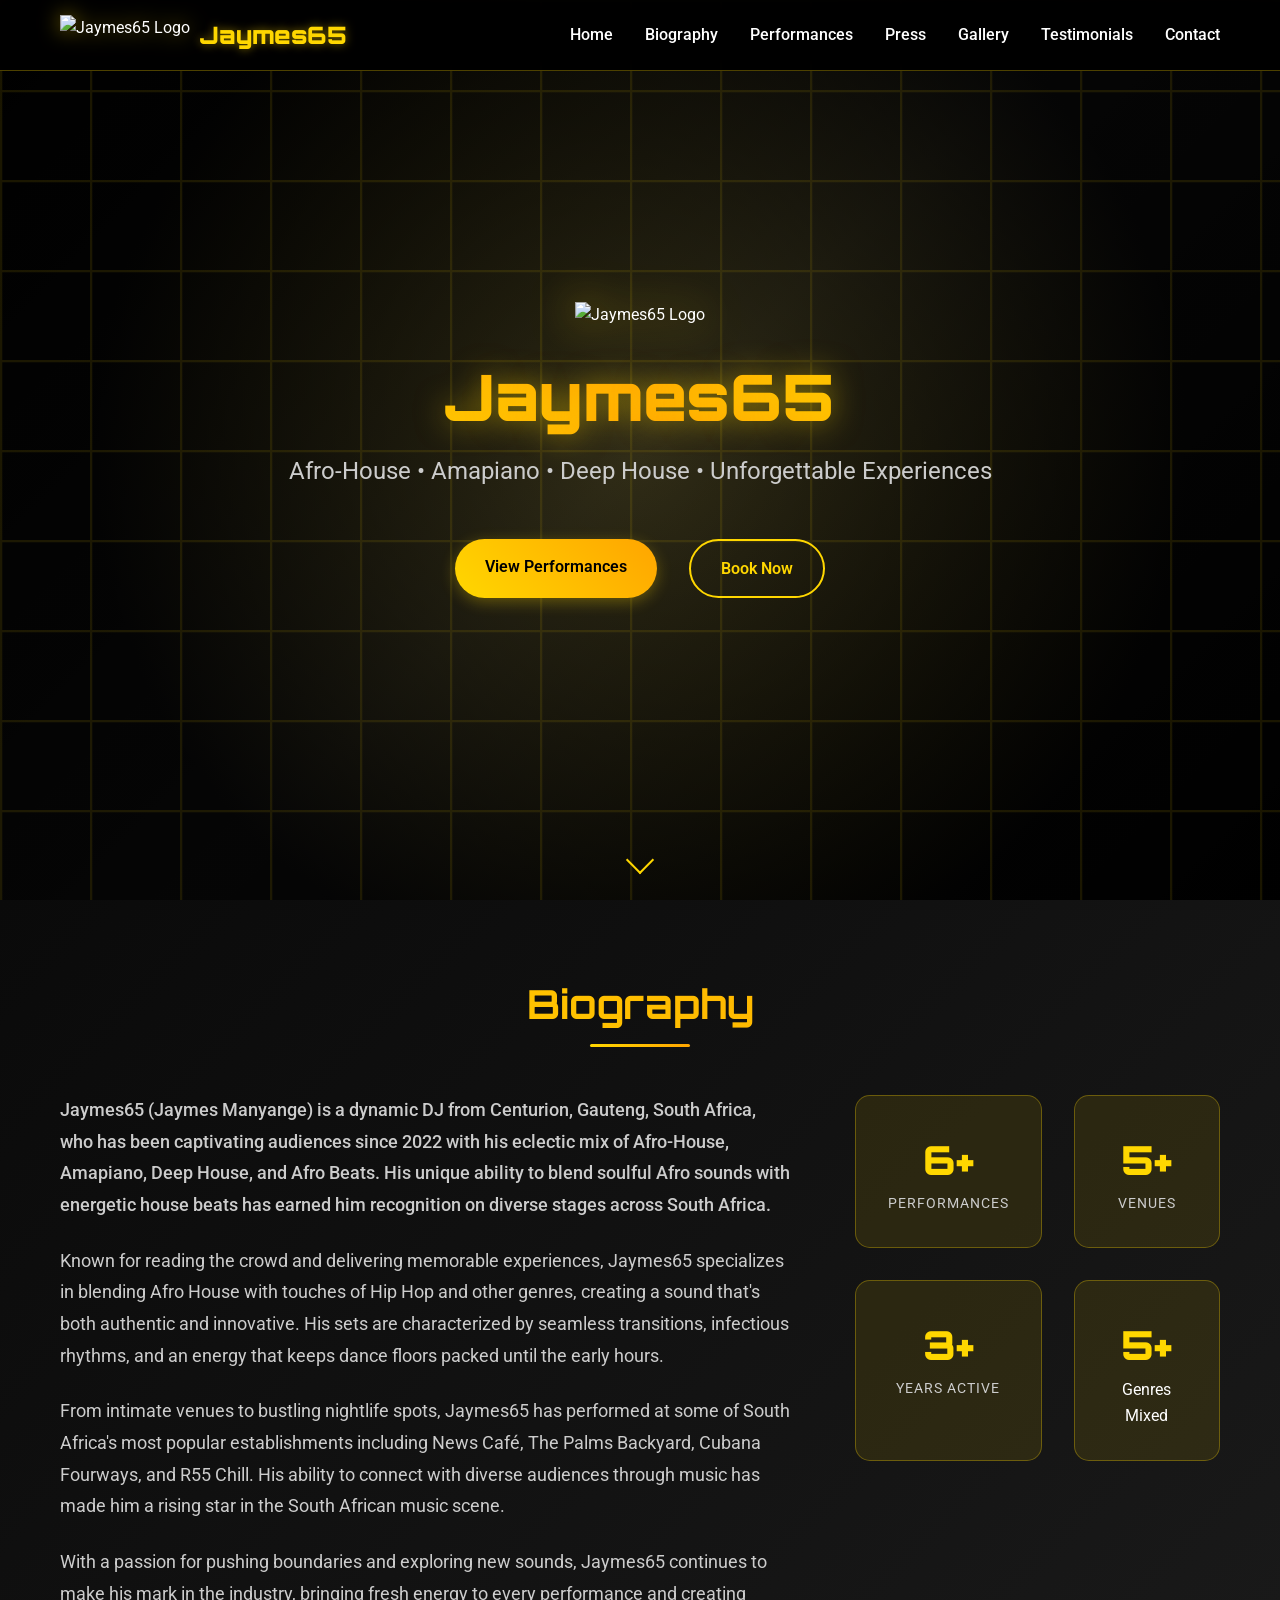
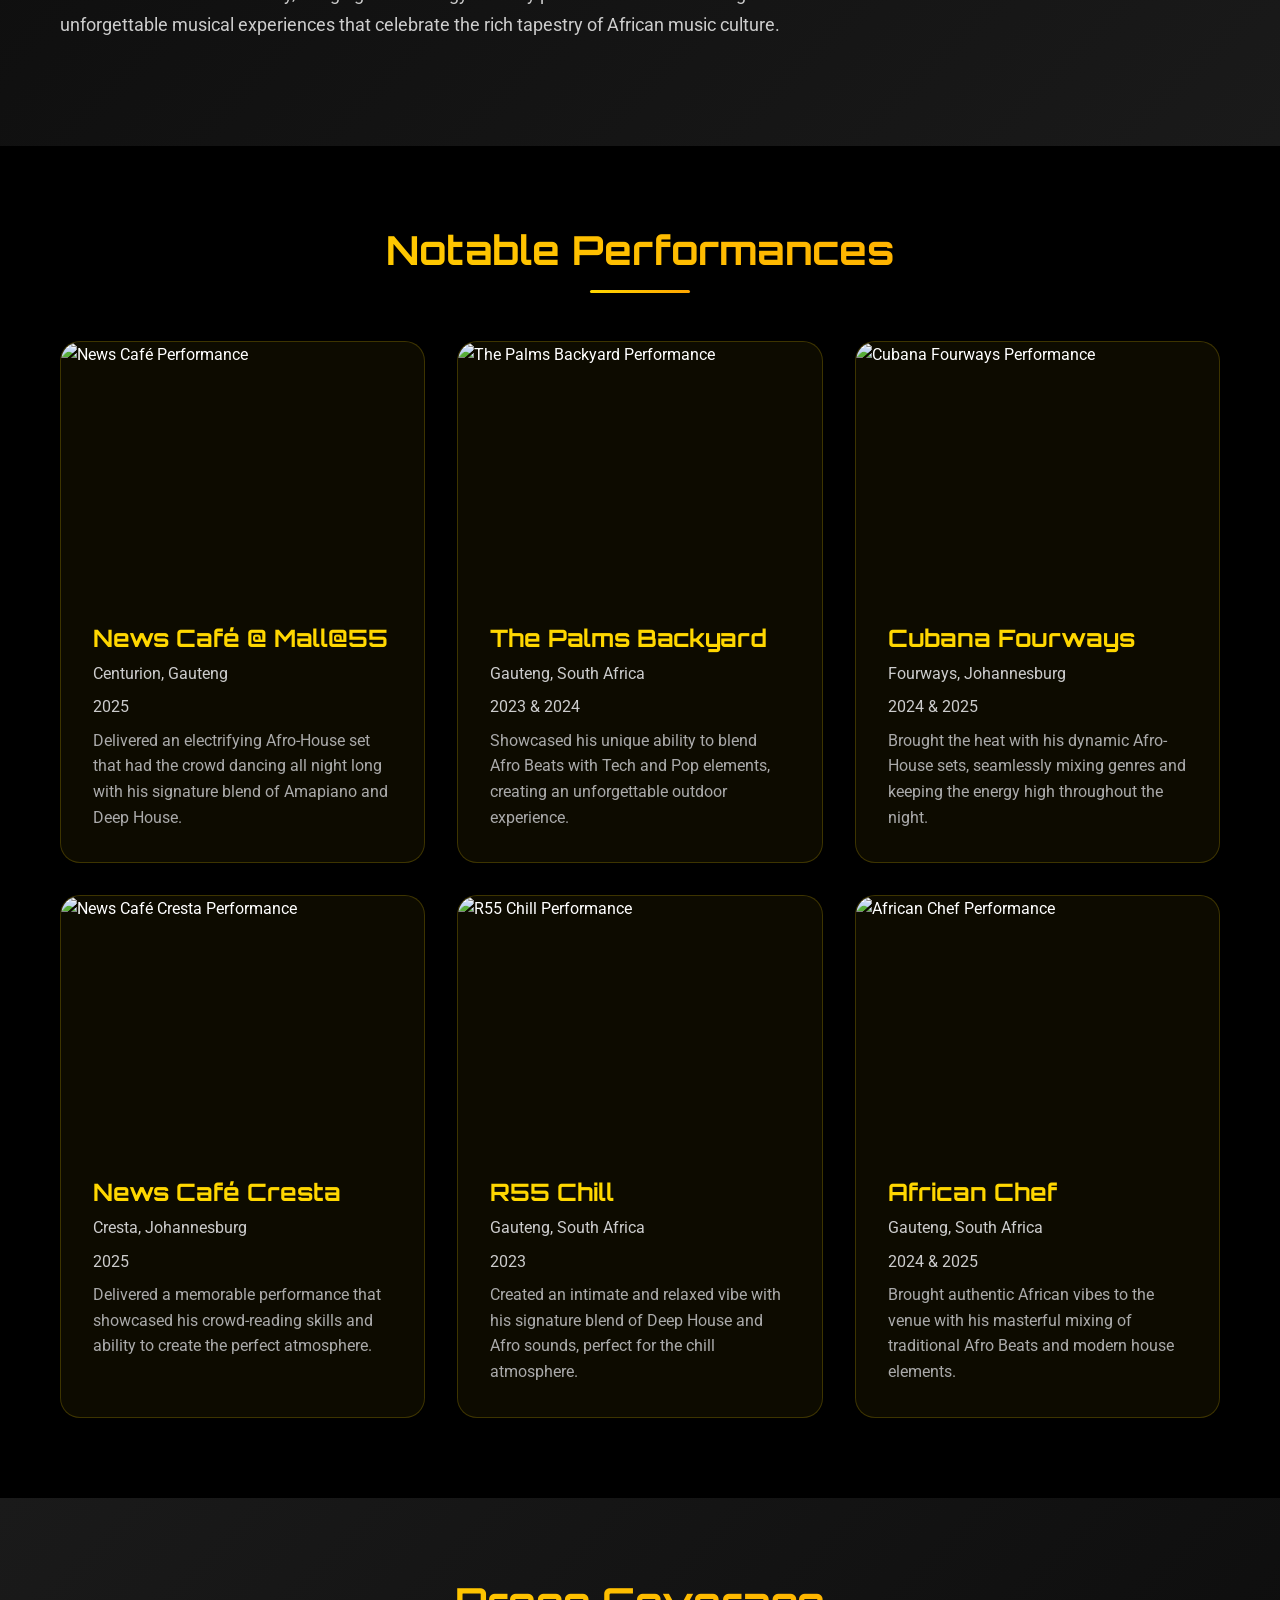
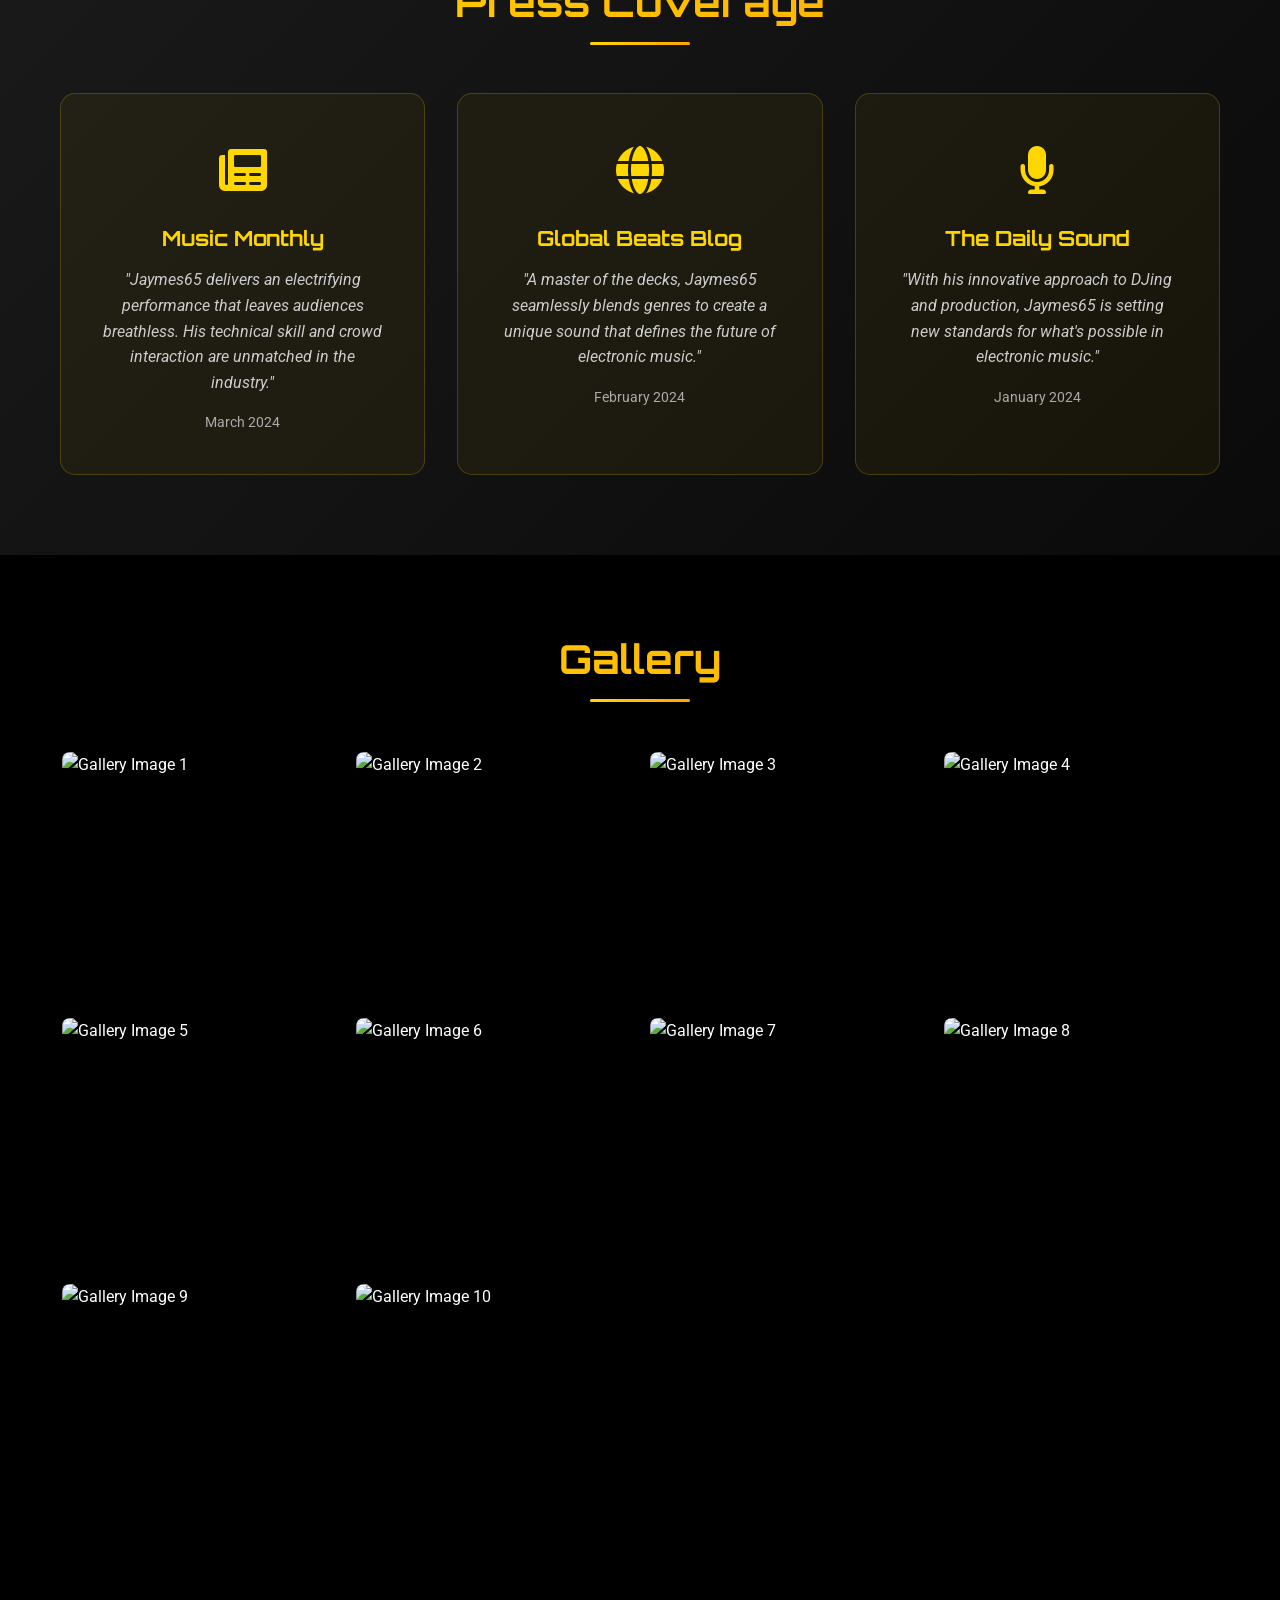
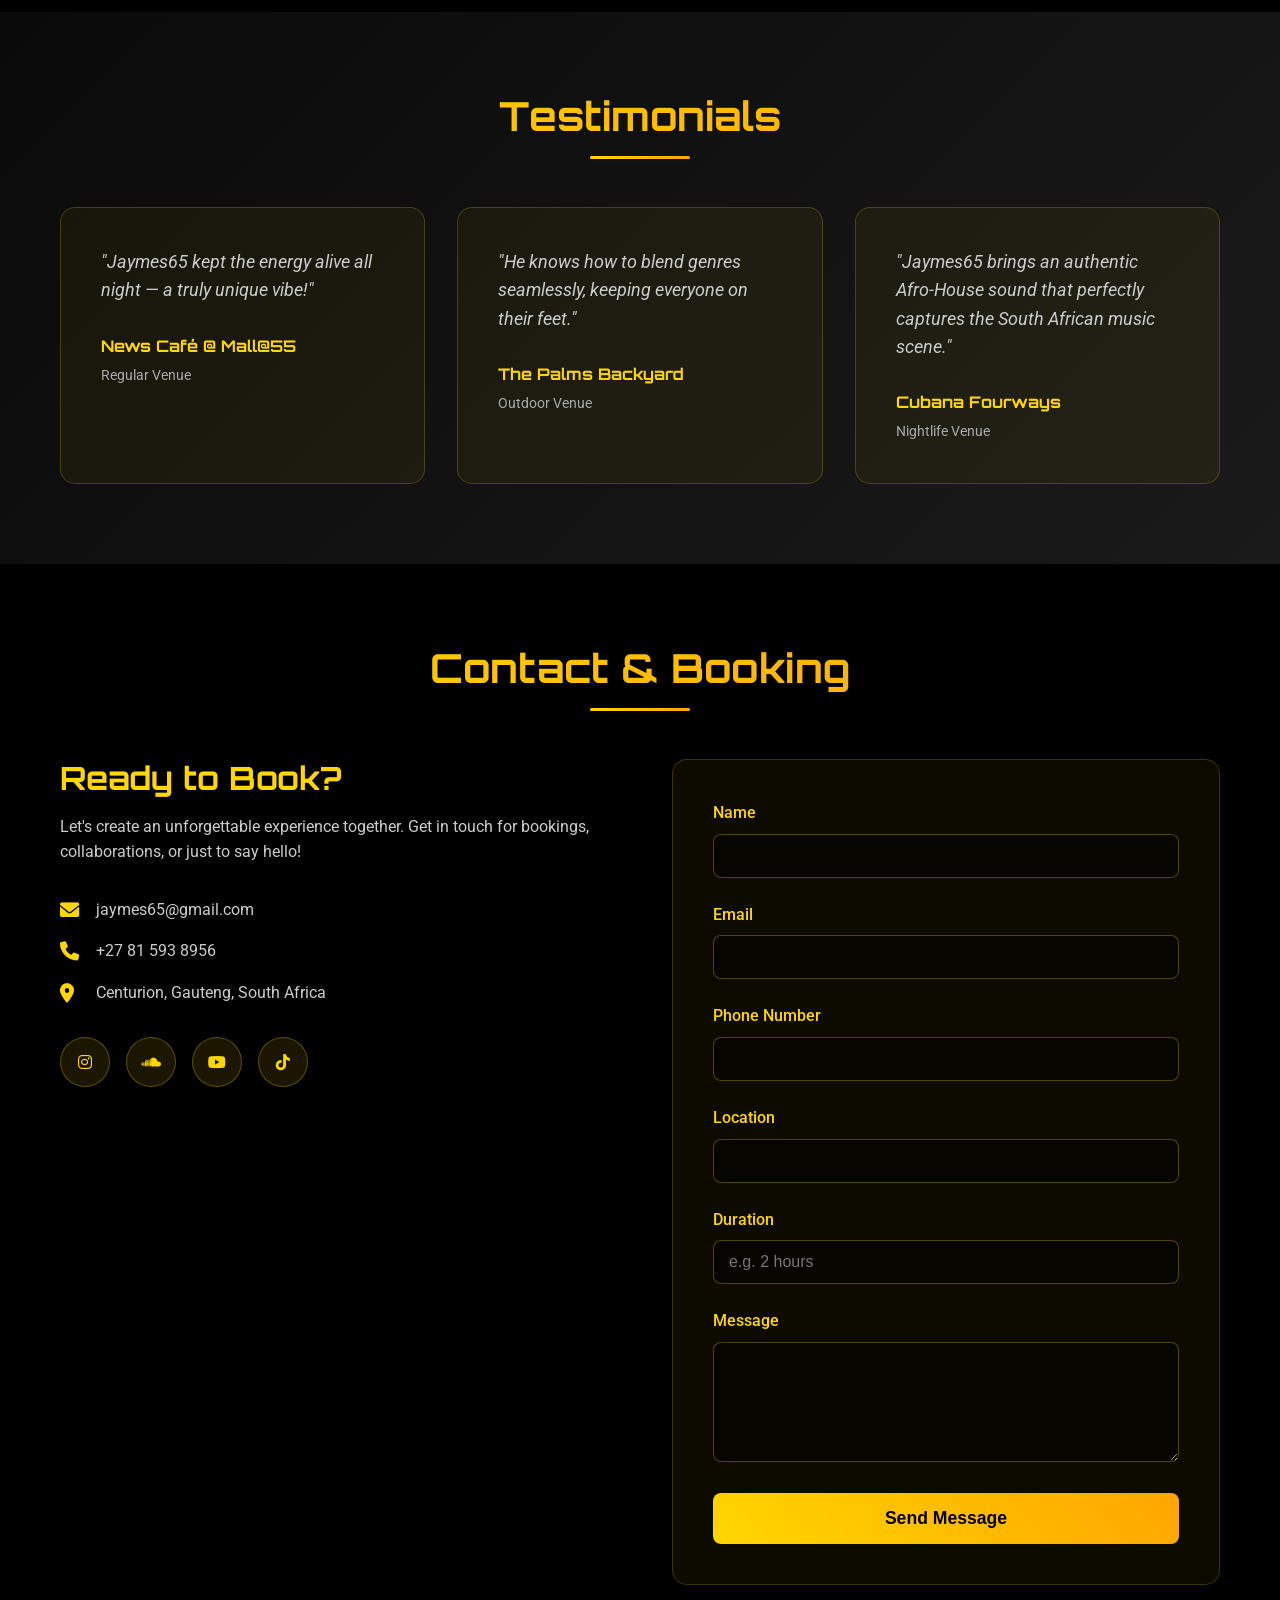
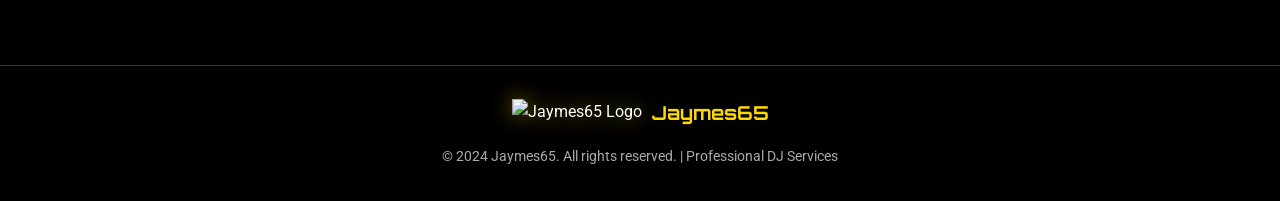
==== index.html @ 253e6953 "Add files via upload" ====
<!DOCTYPE html>
<html lang="en">
<head>
    <meta charset="UTF-8">
    <meta name="viewport" content="width=device-width, initial-scale=1.0">
    <title>Jaymes65 - Professional DJ EPK</title>
    <link rel="stylesheet" href="styles.css">
    <link href="https://fonts.googleapis.com/css2?family=Orbitron:wght@400;700;900&family=Roboto:wght@300;400;500;700&display=swap" rel="stylesheet">
    <link rel="stylesheet" href="https://cdnjs.cloudflare.com/ajax/libs/font-awesome/6.0.0/css/all.min.css">
</head>
<body>
    <!-- Navigation -->
    <nav class="navbar" id="navbar">
        <div class="nav-container">
            <div class="nav-logo">
                <img src="Images/logo.png" alt="Jaymes65 Logo" class="logo-img">
                <span class="logo-text">Jaymes65</span>
            </div>
            <ul class="nav-menu" id="nav-menu">
                <li class="nav-item">
                    <a href="#home" class="nav-link">Home</a>
                </li>
                <li class="nav-item">
                    <a href="#biography" class="nav-link">Biography</a>
                </li>
                <li class="nav-item">
                    <a href="#performances" class="nav-link">Performances</a>
                </li>
                <li class="nav-item">
                    <a href="#press" class="nav-link">Press</a>
                </li>
                <li class="nav-item">
                    <a href="#gallery" class="nav-link">Gallery</a>
                </li>
                <li class="nav-item">
                    <a href="#testimonials" class="nav-link">Testimonials</a>
                </li>
                <li class="nav-item">
                    <a href="#contact" class="nav-link">Contact</a>
                </li>
            </ul>
            <div class="hamburger" id="hamburger">
                <span class="bar"></span>
                <span class="bar"></span>
                <span class="bar"></span>
            </div>
        </div>
    </nav>

    <!-- Home Section -->
    <section id="home" class="hero">
        <div class="hero-background">
            <div class="hero-overlay"></div>
        </div>
        <div class="hero-content">
            <div class="hero-logo">
                <img src="Images/logo.png" alt="Jaymes65 Logo" class="hero-logo-img">
            </div>
            <h1 class="hero-title">Jaymes65</h1>
            <p class="hero-tagline">Afro-House • Amapiano • Deep House • Unforgettable Experiences</p>
            <div class="hero-buttons">
                <a href="#performances" class="btn btn-primary">View Performances</a>
                <a href="#contact" class="btn btn-secondary">Book Now</a>
            </div>
        </div>
        <div class="scroll-indicator">
            <div class="scroll-arrow"></div>
        </div>
    </section>

    <!-- Biography Section -->
    <section id="biography" class="biography">
        <div class="container">
            <div class="section-header">
                <h2 class="section-title">Biography</h2>
                <div class="section-divider"></div>
            </div>
            <div class="bio-content">
                <div class="bio-text">
                    <p class="bio-intro">
                        Jaymes65 (Jaymes Manyange) is a dynamic DJ from Centurion, Gauteng, South Africa, who has been captivating audiences since 2022 with his eclectic mix of Afro-House, Amapiano, Deep House, and Afro Beats. His unique ability to blend soulful Afro sounds with energetic house beats has earned him recognition on diverse stages across South Africa.
                    </p>
                    <p>
                        Known for reading the crowd and delivering memorable experiences, Jaymes65 specializes in blending Afro House with touches of Hip Hop and other genres, creating a sound that's both authentic and innovative. His sets are characterized by seamless transitions, infectious rhythms, and an energy that keeps dance floors packed until the early hours.
                    </p>
                    <p>
                        From intimate venues to bustling nightlife spots, Jaymes65 has performed at some of South Africa's most popular establishments including News Café, The Palms Backyard, Cubana Fourways, and R55 Chill. His ability to connect with diverse audiences through music has made him a rising star in the South African music scene.
                    </p>
                    <p>
                        With a passion for pushing boundaries and exploring new sounds, Jaymes65 continues to make his mark in the industry, bringing fresh energy to every performance and creating unforgettable musical experiences that celebrate the rich tapestry of African music culture.
                    </p>
                </div>
                <div class="bio-stats">
                    <div class="stat-item">
                        <div class="stat-number">7+</div>
                        <div class="stat-label">Performances</div>
                    </div>
                    <div class="stat-item">
                        <div class="stat-number">6+</div>
                        <div class="stat-label">Venues</div>
                    </div>
                    <div class="stat-item">
                        <div class="stat-number">4+</div>
                        <div class="stat-label">Years Active</div>
                    </div>
                    <div class="stat-item">
                        <div class="stat-number">6+</div
                        <div class="stat-label">Genres Mixed</div>
                    </div>
                </div>
            </div>
        </div>
    </section>

    <!-- Performances Section -->
    <section id="performances" class="performances">
        <div class="container">
            <div class="section-header">
                <h2 class="section-title">Notable Performances</h2>
                <div class="section-divider"></div>
            </div>
            <div class="performances-grid">
                <div class="performance-card">
                    <div class="performance-image">
                        <img src="Images/IMG_1013.JPG" alt="News Café Performance">
                        <div class="performance-overlay">
                            <i class="fas fa-play"></i>
                        </div>
                    </div>
                    <div class="performance-info">
                        <h3>News Café @ Mall@55</h3>
                        <p class="performance-location">Centurion, Gauteng</p>
                        <p class="performance-date">2025</p>
                        <p class="performance-description">Delivered an electrifying Afro-House set that had the crowd dancing all night long with his signature blend of Amapiano and Deep House.</p>
                    </div>
                </div>
                <div class="performance-card">
                    <div class="performance-image">
                        <img src="Images/IMG_2531.JPG" alt="The Palms Backyard Performance">
                        <div class="performance-overlay">
                            <i class="fas fa-play"></i>
                        </div>
                    </div>
                    <div class="performance-info">
                        <h3>The Palms Backyard</h3>
                        <p class="performance-location">Gauteng, South Africa</p>
                        <p class="performance-date">2023 & 2024</p>
                        <p class="performance-description">Showcased his unique ability to blend Afro Beats with Tech and Pop elements, creating an unforgettable outdoor experience.</p>
                    </div>
                </div>
                <div class="performance-card">
                    <div class="performance-image">
                        <img src="Images/IMG_1017.JPG" alt="Cubana Fourways Performance">
                        <div class="performance-overlay">
                            <i class="fas fa-play"></i>
                        </div>
                    </div>
                    <div class="performance-info">
                        <h3>Cubana Fourways</h3>
                        <p class="performance-location">Fourways, Johannesburg</p>
                        <p class="performance-date">2024 & 2025</p>
                        <p class="performance-description">Brought the heat with his dynamic Afro-House sets, seamlessly mixing genres and keeping the energy high throughout the night.</p>
                    </div>
                </div>
                <div class="performance-card">
                    <div class="performance-image">
                        <img src="Images/MFP05088.jpg" alt="News Café Cresta Performance">
                        <div class="performance-overlay">
                            <i class="fas fa-play"></i>
                        </div>
                    </div>
                    <div class="performance-info">
                        <h3>News Café Cresta</h3>
                        <p class="performance-location">Cresta, Johannesburg</p>
                        <p class="performance-date">2025</p>
                        <p class="performance-description">Delivered a memorable performance that showcased his crowd-reading skills and ability to create the perfect atmosphere.</p>
                    </div>
                </div>
                <div class="performance-card">
                    <div class="performance-image">
                        <img src="Images/MFP05051.jpg" alt="R55 Chill Performance">
                        <div class="performance-overlay">
                            <i class="fas fa-play"></i>
                        </div>
                    </div>
                    <div class="performance-info">
                        <h3>R55 Chill</h3>
                        <p class="performance-location">Gauteng, South Africa</p>
                        <p class="performance-date">2023</p>
                        <p class="performance-description">Created an intimate and relaxed vibe with his signature blend of Deep House and Afro sounds, perfect for the chill atmosphere.</p>
                    </div>
                </div>
                <div class="performance-card">
                    <div class="performance-image">
                        <img src="Images/IMG-20250812-WA0016.jpg" alt="African Chef Performance">
                        <div class="performance-overlay">
                            <i class="fas fa-play"></i>
                        </div>
                    </div>
                    <div class="performance-info">
                        <h3>African Chef</h3>
                        <p class="performance-location">Gauteng, South Africa</p>
                        <p class="performance-date">2024 & 2025</p>
                        <p class="performance-description">Brought authentic African vibes to the venue with his masterful mixing of traditional Afro Beats and modern house elements.</p>
                    </div>
                </div>
            </div>
        </div>
    </section>

    <!-- Press Coverage Section -->
    <section id="press" class="press">
        <div class="container">
            <div class="section-header">
                <h2 class="section-title">Press Coverage</h2>
                <div class="section-divider"></div>
            </div>
            <div class="press-grid">
                <div class="press-card">
                    <div class="press-logo">
                        <i class="fas fa-newspaper"></i>
                    </div>
                    <h3>Music Monthly</h3>
                    <p class="press-quote">"Jaymes65 delivers an electrifying performance that leaves audiences breathless. His technical skill and crowd interaction are unmatched in the industry."</p>
                    <p class="press-date">March 2024</p>
                </div>
                <div class="press-card">
                    <div class="press-logo">
                        <i class="fas fa-globe"></i>
                    </div>
                    <h3>Global Beats Blog</h3>
                    <p class="press-quote">"A master of the decks, Jaymes65 seamlessly blends genres to create a unique sound that defines the future of electronic music."</p>
                    <p class="press-date">February 2024</p>
                </div>
                <div class="press-card">
                    <div class="press-logo">
                        <i class="fas fa-microphone"></i>
                    </div>
                    <h3>The Daily Sound</h3>
                    <p class="press-quote">"With his innovative approach to DJing and production, Jaymes65 is setting new standards for what's possible in electronic music."</p>
                    <p class="press-date">January 2024</p>
                </div>
            </div>
        </div>
    </section>

    <!-- Gallery Section -->
    <section id="gallery" class="gallery">
        <div class="container">
            <div class="section-header">
                <h2 class="section-title">Gallery</h2>
                <div class="section-divider"></div>
            </div>
            <div class="gallery-grid" id="gallery-grid">
                <!-- Images will be dynamically loaded here -->
            </div>
        </div>
    </section>

    <!-- Gallery Lightbox -->
    <div class="lightbox" id="lightbox">
        <div class="lightbox-content">
            <span class="lightbox-close" id="lightbox-close">&times;</span>
            <img src="" alt="" id="lightbox-image">
            <div class="lightbox-nav">
                <button class="lightbox-prev" id="lightbox-prev" title="Previous image">
                    <i class="fas fa-chevron-left"></i>
                </button>
                <button class="lightbox-next" id="lightbox-next" title="Next image">
                    <i class="fas fa-chevron-right"></i>
                </button>
            </div>
        </div>
    </div>

    <!-- Testimonials Section -->
    <section id="testimonials" class="testimonials">
        <div class="container">
            <div class="section-header">
                <h2 class="section-title">Testimonials</h2>
                <div class="section-divider"></div>
            </div>
            <div class="testimonials-grid">
                <div class="testimonial-card">
                    <div class="testimonial-content">
                        <p>"Jaymes65 kept the energy alive all night — a truly unique vibe!"</p>
                    </div>
                    <div class="testimonial-author">
                        <h4>News Café @ Mall@55</h4>
                        <p>Regular Venue</p>
                    </div>
                </div>
                <div class="testimonial-card">
                    <div class="testimonial-content">
                        <p>"He knows how to blend genres seamlessly, keeping everyone on their feet."</p>
                    </div>
                    <div class="testimonial-author">
                        <h4>The Palms Backyard</h4>
                        <p>Outdoor Venue</p>
                    </div>
                </div>
                <div class="testimonial-card">
                    <div class="testimonial-content">
                        <p>"Jaymes65 brings an authentic Afro-House sound that perfectly captures the South African music scene."</p>
                    </div>
                    <div class="testimonial-author">
                        <h4>Cubana Fourways</h4>
                        <p>Nightlife Venue</p>
                    </div>
                </div>
            </div>
        </div>
    </section>

    <!-- Contact Section -->
    <section id="contact" class="contact">
        <div class="container">
            <div class="section-header">
                <h2 class="section-title">Contact & Booking</h2>
                <div class="section-divider"></div>
            </div>
            <div class="contact-content">
                <div class="contact-info">
                    <h3>Ready to Book?</h3>
                    <p>Let's create an unforgettable experience together. Get in touch for bookings, collaborations, or just to say hello!</p>
                    <div class="contact-details">
                        <div class="contact-item">
                            <i class="fas fa-envelope"></i>
                            <span>jaymes65@gmail.com</span>
                        </div>
                        <div class="contact-item">
                            <i class="fas fa-phone"></i>
                            <span>+27 81 593 8956</span>
                        </div>
                        <div class="contact-item">
                            <i class="fas fa-map-marker-alt"></i>
                            <span>Centurion, Gauteng, South Africa</span>
                        </div>
                    </div>
                    <div class="social-links">
                        <a href="https://instagram.com/jaymes.65" class="social-link" title="Instagram"><i class="fab fa-instagram"></i></a>
                        <a href="https://hearthis.at/jaymes65-dj" class="social-link" title="HearThis"><i class="fab fa-soundcloud"></i></a>
                        <a href="https://youtube.com/@jaymes.65" class="social-link" title="YouTube"><i class="fab fa-youtube"></i></a>
                        <a href="https://tiktok.com/@jaymes65" class="social-link" title="TikTok"><i class="fab fa-tiktok"></i></a>
                    </div>
                </div>
                <form action="https://formspree.io/f/mqadgwjj" method="POST" class="contact-form">
                    <div class="form-group">
                        <label for="name">Name</label>
                        <input type="text" name="name" id="name" required class="form-input">
                    </div>
                    <div class="form-group">
                        <label for="email">Email</label>
                        <input type="email" name="email" id="email" required class="form-input">
                    </div>
                    <div class="form-group">
                        <label for="phone">Phone Number</label>
                        <input type="tel" name="phone" id="phone" required class="form-input">
                    </div>
                    <div class="form-group">
                        <label for="location">Location</label>
                        <input type="text" name="location" id="location" required class="form-input">
                    </div>
                    <div class="form-group">
                        <label for="duration">Duration</label>
                        <input type="text" name="duration" id="duration" placeholder="e.g. 2 hours" required class="form-input">
                    </div>
                    <div class="form-group">
                        <label for="message">Message</label>
                        <textarea name="message" id="message" required class="form-textarea" rows="5"></textarea>
                    </div>
                    <button type="submit" class="form-button">Send Message</button>
                </form>
            </div>
        </div>
    </section>

    <!-- Footer -->
    <footer class="footer">
        <div class="container">
            <div class="footer-content">
                <div class="footer-logo">
                    <img src="Images/logo.png" alt="Jaymes65 Logo" class="footer-logo-img">
                    <span class="footer-logo-text">Jaymes65</span>
                </div>
                <p class="footer-text">&copy; 2024 Jaymes65. All rights reserved. | Professional DJ Services</p>
            </div>
        </div>
    </footer>

    <script src="script.js"></script>
</body>
</html>
---- styles.css ----
/* Reset and Base Styles */
* {
    margin: 0;
    padding: 0;
    box-sizing: border-box;
}

html {
    scroll-behavior: smooth;
}

body {
    font-family: 'Roboto', sans-serif;
    line-height: 1.6;
    color: #ffffff;
    background-color: #000000;
    overflow-x: hidden;
}

.container {
    max-width: 1200px;
    margin: 0 auto;
    padding: 0 20px;
}

/* Typography */
h1, h2, h3, h4, h5, h6 {
    font-family: 'Orbitron', monospace;
    font-weight: 700;
    line-height: 1.2;
}

.section-title {
    font-size: 2.5rem;
    text-align: center;
    margin-bottom: 1rem;
    background: linear-gradient(45deg, #FFD700, #FFA500);
    -webkit-background-clip: text;
    -webkit-text-fill-color: transparent;
    background-clip: text;
    animation: glow 2s ease-in-out infinite alternate;
}

@keyframes glow {
    from {
        text-shadow: 0 0 20px rgba(255, 215, 0, 0.5);
    }
    to {
        text-shadow: 0 0 30px rgba(255, 215, 0, 0.8);
    }
}

.section-divider {
    width: 100px;
    height: 3px;
    background: linear-gradient(90deg, #FFD700, #FFA500);
    margin: 0 auto 3rem;
    border-radius: 2px;
}

/* Navigation */
.navbar {
    position: fixed;
    top: 0;
    width: 100%;
    background: rgba(0, 0, 0, 0.95);
    -webkit-backdrop-filter: blur(10px);
    backdrop-filter: blur(10px);
    z-index: 1000;
    transition: all 0.3s ease;
    border-bottom: 1px solid rgba(255, 215, 0, 0.3);
}

.navbar.scrolled {
    background: rgba(0, 0, 0, 0.98);
    box-shadow: 0 2px 20px rgba(255, 215, 0, 0.3);
}

.nav-container {
    max-width: 1200px;
    margin: 0 auto;
    padding: 0 20px;
    display: flex;
    justify-content: space-between;
    align-items: center;
    height: 70px;
}

.nav-logo {
    display: flex;
    align-items: center;
    gap: 10px;
}

.logo-img {
    height: 40px;
    width: auto;
    filter: drop-shadow(0 0 10px rgba(255, 215, 0, 0.5));
    animation: logoFloat 3s ease-in-out infinite;
}

@keyframes logoFloat {
    0%, 100% { transform: translateY(0px); }
    50% { transform: translateY(-5px); }
}

.logo-text {
    font-family: 'Orbitron', monospace;
    font-size: 1.5rem;
    font-weight: 900;
    color: #FFD700;
    text-shadow: 0 0 10px rgba(255, 215, 0, 0.5);
}

.nav-menu {
    display: flex;
    list-style: none;
    gap: 2rem;
}

.nav-link {
    color: #ffffff;
    text-decoration: none;
    font-weight: 500;
    transition: all 0.3s ease;
    position: relative;
    padding: 0.5rem 0;
}

.nav-link::after {
    content: '';
    position: absolute;
    bottom: 0;
    left: 0;
    width: 0;
    height: 2px;
    background: linear-gradient(90deg, #FFD700, #FFA500);
    transition: width 0.3s ease;
}

.nav-link:hover::after {
    width: 100%;
}

.nav-link:hover {
    color: #FFD700;
    text-shadow: 0 0 10px rgba(255, 215, 0, 0.5);
}

.hamburger {
    display: none;
    flex-direction: column;
    cursor: pointer;
}

.bar {
    width: 25px;
    height: 3px;
    background: #FFD700;
    margin: 3px 0;
    transition: 0.3s;
    border-radius: 2px;
}

/* Hero Section */
.hero {
    height: 100vh;
    position: relative;
    display: flex;
    align-items: center;
    justify-content: center;
    text-align: center;
    overflow: hidden;
}

.hero-background {
    position: absolute;
    top: 0;
    left: 0;
    width: 100%;
    height: 100%;
    background: linear-gradient(135deg, #000000 0%, #1a1a1a 50%, #000000 100%);
    z-index: -2;
}

.hero-background::before {
    content: '';
    position: absolute;
    top: 0;
    left: 0;
    width: 100%;
    height: 100%;
    background: url('data:image/svg+xml,<svg xmlns="http://www.w3.org/2000/svg" viewBox="0 0 100 100"><defs><pattern id="grid" width="10" height="10" patternUnits="userSpaceOnUse"><path d="M 10 0 L 0 0 0 10" fill="none" stroke="%23FFD700" stroke-width="0.5" opacity="0.1"/></pattern></defs><rect width="100" height="100" fill="url(%23grid)"/></svg>');
    animation: gridMove 20s linear infinite;
}

@keyframes gridMove {
    0% { transform: translate(0, 0); }
    100% { transform: translate(10px, 10px); }
}

.hero-overlay {
    position: absolute;
    top: 0;
    left: 0;
    width: 100%;
    height: 100%;
    background: radial-gradient(circle at center, rgba(255, 215, 0, 0.1) 0%, rgba(0, 0, 0, 0.8) 70%);
    z-index: -1;
}

.hero-content {
    z-index: 1;
    animation: fadeInUp 1s ease-out;
}

@keyframes fadeInUp {
    from {
        opacity: 0;
        transform: translateY(50px);
    }
    to {
        opacity: 1;
        transform: translateY(0);
    }
}

.hero-logo {
    margin-bottom: 2rem;
    animation: logoPulse 2s ease-in-out infinite;
}

@keyframes logoPulse {
    0%, 100% { transform: scale(1); }
    50% { transform: scale(1.05); }
}

.hero-logo-img {
    height: 120px;
    width: auto;
    filter: drop-shadow(0 0 20px rgba(255, 215, 0, 0.7));
}

.hero-title {
    font-size: 4rem;
    font-weight: 900;
    margin-bottom: 1rem;
    background: linear-gradient(45deg, #FFD700, #FFA500, #FFD700);
    -webkit-background-clip: text;
    -webkit-text-fill-color: transparent;
    background-clip: text;
    animation: titleGlow 3s ease-in-out infinite alternate;
    text-shadow: 0 0 30px rgba(255, 215, 0, 0.5);
}

@keyframes titleGlow {
    from {
        filter: drop-shadow(0 0 20px rgba(255, 215, 0, 0.5));
    }
    to {
        filter: drop-shadow(0 0 40px rgba(255, 215, 0, 0.8));
    }
}

.hero-tagline {
    font-size: 1.5rem;
    margin-bottom: 3rem;
    color: #cccccc;
    animation: fadeInUp 1s ease-out 0.5s both;
}

.hero-buttons {
    display: flex;
    gap: 2rem;
    justify-content: center;
    animation: fadeInUp 1s ease-out 1s both;
}

.btn {
    padding: 15px 30px;
    border: none;
    border-radius: 50px;
    font-weight: 600;
    text-decoration: none;
    transition: all 0.3s ease;
    position: relative;
    overflow: hidden;
    cursor: pointer;
    font-size: 1rem;
}

.btn-primary {
    background: linear-gradient(45deg, #FFD700, #FFA500);
    color: #000000;
    box-shadow: 0 4px 15px rgba(255, 215, 0, 0.3);
}

.btn-primary:hover {
    transform: translateY(-3px);
    box-shadow: 0 8px 25px rgba(255, 215, 0, 0.5);
}

.btn-secondary {
    background: transparent;
    color: #FFD700;
    border: 2px solid #FFD700;
}

.btn-secondary:hover {
    background: #FFD700;
    color: #000000;
    transform: translateY(-3px);
    box-shadow: 0 8px 25px rgba(255, 215, 0, 0.3);
}

.scroll-indicator {
    position: absolute;
    bottom: 30px;
    left: 50%;
    transform: translateX(-50%);
    animation: bounce 2s infinite;
}

.scroll-arrow {
    width: 20px;
    height: 20px;
    border-right: 2px solid #FFD700;
    border-bottom: 2px solid #FFD700;
    transform: rotate(45deg);
}

@keyframes bounce {
    0%, 20%, 50%, 80%, 100% {
        transform: translateX(-50%) translateY(0);
    }
    40% {
        transform: translateX(-50%) translateY(-10px);
    }
    60% {
        transform: translateX(-50%) translateY(-5px);
    }
}

/* Sections */
section {
    padding: 80px 0;
    position: relative;
}

.biography {
    background: linear-gradient(135deg, #0a0a0a 0%, #1a1a1a 100%);
}

.bio-content {
    display: grid;
    grid-template-columns: 2fr 1fr;
    gap: 4rem;
    align-items: start;
}

.bio-text p {
    margin-bottom: 1.5rem;
    color: #cccccc;
    font-size: 1.1rem;
    line-height: 1.8;
}

.bio-intro {
    font-size: 1.2rem;
    color: #FFD700;
    font-weight: 500;
}

.bio-stats {
    display: grid;
    grid-template-columns: 1fr 1fr;
    gap: 2rem;
}

.stat-item {
    text-align: center;
    padding: 2rem;
    background: rgba(255, 215, 0, 0.1);
    border-radius: 15px;
    border: 1px solid rgba(255, 215, 0, 0.3);
    transition: all 0.3s ease;
}

.stat-item:hover {
    transform: translateY(-5px);
    box-shadow: 0 10px 30px rgba(255, 215, 0, 0.2);
}

.stat-number {
    font-size: 2.5rem;
    font-weight: 900;
    color: #FFD700;
    font-family: 'Orbitron', monospace;
}

.stat-label {
    color: #cccccc;
    font-size: 0.9rem;
    text-transform: uppercase;
    letter-spacing: 1px;
}

/* Performances Section */
.performances {
    background: #000000;
}

.performances-grid {
    display: grid;
    grid-template-columns: repeat(auto-fit, minmax(350px, 1fr));
    gap: 2rem;
}

.performance-card {
    background: rgba(255, 215, 0, 0.05);
    border-radius: 20px;
    overflow: hidden;
    transition: all 0.3s ease;
    border: 1px solid rgba(255, 215, 0, 0.2);
}

.performance-card:hover {
    transform: translateY(-10px);
    box-shadow: 0 20px 40px rgba(255, 215, 0, 0.2);
    border-color: rgba(255, 215, 0, 0.5);
}

.performance-image {
    position: relative;
    height: 250px;
    overflow: hidden;
}

.performance-image img {
    width: 100%;
    height: 100%;
    object-fit: cover;
    transition: transform 0.3s ease;
}

.performance-card:hover .performance-image img {
    transform: scale(1.1);
}

.performance-overlay {
    position: absolute;
    top: 0;
    left: 0;
    width: 100%;
    height: 100%;
    background: rgba(0, 0, 0, 0.7);
    display: flex;
    align-items: center;
    justify-content: center;
    opacity: 0;
    transition: opacity 0.3s ease;
}

.performance-card:hover .performance-overlay {
    opacity: 1;
}

.performance-overlay i {
    font-size: 3rem;
    color: #FFD700;
}

.performance-info {
    padding: 2rem;
}

.performance-info h3 {
    color: #FFD700;
    margin-bottom: 0.5rem;
    font-size: 1.5rem;
}

.performance-location,
.performance-date {
    color: #cccccc;
    margin-bottom: 0.5rem;
}

.performance-description {
    color: #aaaaaa;
    line-height: 1.6;
}

/* Press Section */
.press {
    background: linear-gradient(135deg, #1a1a1a 0%, #0a0a0a 100%);
}

.press-grid {
    display: grid;
    grid-template-columns: repeat(auto-fit, minmax(300px, 1fr));
    gap: 2rem;
}

.press-card {
    background: rgba(255, 215, 0, 0.05);
    padding: 2.5rem;
    border-radius: 15px;
    text-align: center;
    border: 1px solid rgba(255, 215, 0, 0.2);
    transition: all 0.3s ease;
}

.press-card:hover {
    transform: translateY(-5px);
    box-shadow: 0 15px 35px rgba(255, 215, 0, 0.2);
    border-color: rgba(255, 215, 0, 0.5);
}

.press-logo {
    font-size: 3rem;
    color: #FFD700;
    margin-bottom: 1rem;
}

.press-card h3 {
    color: #FFD700;
    margin-bottom: 1rem;
    font-size: 1.3rem;
}

.press-quote {
    color: #cccccc;
    font-style: italic;
    margin-bottom: 1rem;
    line-height: 1.6;
}

.press-date {
    color: #aaaaaa;
    font-size: 0.9rem;
}

/* Gallery Section */
.gallery {
    background: #000000;
}

.gallery-grid {
    display: grid;
    grid-template-columns: repeat(auto-fit, minmax(250px, 1fr));
    gap: 1rem;
}

.gallery-item {
    position: relative;
    height: 250px;
    overflow: hidden;
    border-radius: 10px;
    cursor: pointer;
    transition: all 0.3s ease;
    border: 2px solid transparent;
}

.gallery-item:hover {
    transform: scale(1.05);
    border-color: #FFD700;
    box-shadow: 0 10px 30px rgba(255, 215, 0, 0.3);
}

.gallery-item img {
    width: 100%;
    height: 100%;
    object-fit: cover;
    transition: transform 0.3s ease;
}

.gallery-item:hover img {
    transform: scale(1.1);
}

.gallery-overlay {
    position: absolute;
    top: 0;
    left: 0;
    width: 100%;
    height: 100%;
    background: rgba(0, 0, 0, 0.7);
    display: flex;
    align-items: center;
    justify-content: center;
    opacity: 0;
    transition: opacity 0.3s ease;
}

.gallery-item:hover .gallery-overlay {
    opacity: 1;
}

.gallery-overlay i {
    font-size: 2rem;
    color: #FFD700;
}

/* Lightbox */
.lightbox {
    display: none;
    position: fixed;
    top: 0;
    left: 0;
    width: 100%;
    height: 100%;
    background: rgba(0, 0, 0, 0.9);
    z-index: 2000;
    justify-content: center;
    align-items: center;
}

.lightbox.active {
    display: flex;
}

.lightbox-content {
    position: relative;
    max-width: 90%;
    max-height: 90%;
}

.lightbox-close {
    position: absolute;
    top: -40px;
    right: 0;
    color: #FFD700;
    font-size: 2rem;
    cursor: pointer;
    z-index: 2001;
}

.lightbox-image {
    max-width: 100%;
    max-height: 100%;
    border-radius: 10px;
    box-shadow: 0 20px 60px rgba(255, 215, 0, 0.3);
}

.lightbox-nav {
    position: absolute;
    top: 50%;
    transform: translateY(-50%);
    width: 100%;
    display: flex;
    justify-content: space-between;
    pointer-events: none;
}

.lightbox-prev,
.lightbox-next {
    background: rgba(255, 215, 0, 0.8);
    border: none;
    color: #000000;
    font-size: 1.5rem;
    padding: 15px;
    border-radius: 50%;
    cursor: pointer;
    pointer-events: all;
    transition: all 0.3s ease;
}

.lightbox-prev:hover,
.lightbox-next:hover {
    background: #FFD700;
    transform: scale(1.1);
}

.lightbox-prev {
    margin-left: -60px;
}

.lightbox-next {
    margin-right: -60px;
}

/* Testimonials Section */
.testimonials {
    background: linear-gradient(135deg, #0a0a0a 0%, #1a1a1a 100%);
}

.testimonials-grid {
    display: grid;
    grid-template-columns: repeat(auto-fit, minmax(300px, 1fr));
    gap: 2rem;
}

.testimonial-card {
    background: rgba(255, 215, 0, 0.05);
    padding: 2.5rem;
    border-radius: 15px;
    border: 1px solid rgba(255, 215, 0, 0.2);
    transition: all 0.3s ease;
}

.testimonial-card:hover {
    transform: translateY(-5px);
    box-shadow: 0 15px 35px rgba(255, 215, 0, 0.2);
    border-color: rgba(255, 215, 0, 0.5);
}

.testimonial-content {
    margin-bottom: 2rem;
}

.testimonial-content p {
    color: #cccccc;
    font-style: italic;
    line-height: 1.6;
    font-size: 1.1rem;
}

.testimonial-author h4 {
    color: #FFD700;
    margin-bottom: 0.5rem;
}

.testimonial-author p {
    color: #aaaaaa;
    font-size: 0.9rem;
}

/* Contact Section */
.contact {
    background: #000000;
}

.contact-content {
    display: grid;
    grid-template-columns: 1fr 1fr;
    gap: 4rem;
    align-items: start;
}

.contact-info h3 {
    color: #FFD700;
    font-size: 2rem;
    margin-bottom: 1rem;
}

.contact-info p {
    color: #cccccc;
    margin-bottom: 2rem;
    line-height: 1.6;
}

.contact-details {
    margin-bottom: 2rem;
}

.contact-item {
    display: flex;
    align-items: center;
    gap: 1rem;
    margin-bottom: 1rem;
    color: #cccccc;
}

.contact-item i {
    color: #FFD700;
    font-size: 1.2rem;
    width: 20px;
}

.social-links {
    display: flex;
    gap: 1rem;
}

.social-link {
    display: flex;
    align-items: center;
    justify-content: center;
    width: 50px;
    height: 50px;
    background: rgba(255, 215, 0, 0.1);
    border: 1px solid rgba(255, 215, 0, 0.3);
    border-radius: 50%;
    color: #FFD700;
    text-decoration: none;
    transition: all 0.3s ease;
}

.social-link:hover {
    background: #FFD700;
    color: #000000;
    transform: translateY(-3px);
    box-shadow: 0 10px 25px rgba(255, 215, 0, 0.3);
}

/* Contact Form */
.contact-form {
    background: rgba(255, 215, 0, 0.05);
    padding: 2.5rem;
    border-radius: 15px;
    border: 1px solid rgba(255, 215, 0, 0.2);
}

.form-group {
    margin-bottom: 1.5rem;
}

.form-group label {
    display: block;
    color: #FFD700;
    margin-bottom: 0.5rem;
    font-weight: 500;
}

.form-input,
.form-textarea {
    width: 100%;
    padding: 12px 15px;
    border: 1px solid rgba(255, 215, 0, 0.3);
    border-radius: 8px;
    background: rgba(0, 0, 0, 0.5);
    color: #ffffff;
    font-size: 1rem;
    transition: all 0.3s ease;
}

.form-input:focus,
.form-textarea:focus {
    outline: none;
    border-color: #FFD700;
    box-shadow: 0 0 15px rgba(255, 215, 0, 0.3);
    background: rgba(0, 0, 0, 0.7);
}

.form-textarea {
    resize: vertical;
    min-height: 120px;
}

.form-button {
    width: 100%;
    padding: 15px;
    background: linear-gradient(45deg, #FFD700, #FFA500);
    color: #000000;
    border: none;
    border-radius: 8px;
    font-size: 1.1rem;
    font-weight: 600;
    cursor: pointer;
    transition: all 0.3s ease;
}

.form-button:hover {
    transform: translateY(-2px);
    box-shadow: 0 10px 25px rgba(255, 215, 0, 0.4);
}

/* Footer */
.footer {
    background: #000000;
    border-top: 1px solid rgba(255, 215, 0, 0.3);
    padding: 2rem 0;
}

.footer-content {
    text-align: center;
}

.footer-logo {
    display: flex;
    align-items: center;
    justify-content: center;
    gap: 10px;
    margin-bottom: 1rem;
}

.footer-logo-img {
    height: 30px;
    width: auto;
    filter: drop-shadow(0 0 10px rgba(255, 215, 0, 0.5));
}

.footer-logo-text {
    font-family: 'Orbitron', monospace;
    font-size: 1.2rem;
    font-weight: 700;
    color: #FFD700;
}

.footer-text {
    color: #aaaaaa;
    font-size: 0.9rem;
}

/* Animations */
.fade-in {
    opacity: 0;
    transform: translateY(30px);
    transition: all 0.6s ease;
}

.fade-in.visible {
    opacity: 1;
    transform: translateY(0);
}

.slide-in-left {
    opacity: 0;
    transform: translateX(-50px);
    transition: all 0.6s ease;
}

.slide-in-left.visible {
    opacity: 1;
    transform: translateX(0);
}

.slide-in-right {
    opacity: 0;
    transform: translateX(50px);
    transition: all 0.6s ease;
}

.slide-in-right.visible {
    opacity: 1;
    transform: translateX(0);
}

.zoom-in {
    opacity: 0;
    transform: scale(0.8);
    transition: all 0.6s ease;
}

.zoom-in.visible {
    opacity: 1;
    transform: scale(1);
}

/* Responsive Design */
@media (max-width: 768px) {
    .nav-menu {
        position: fixed;
        left: -100%;
        top: 70px;
        flex-direction: column;
        background: rgba(0, 0, 0, 0.98);
        width: 100%;
        text-align: center;
        transition: 0.3s;
        padding: 2rem 0;
        border-top: 1px solid rgba(255, 215, 0, 0.3);
    }

    .nav-menu.active {
        left: 0;
    }

    .hamburger {
        display: flex;
    }

    .hamburger.active .bar:nth-child(2) {
        opacity: 0;
    }

    .hamburger.active .bar:nth-child(1) {
        transform: translateY(8px) rotate(45deg);
    }

    .hamburger.active .bar:nth-child(3) {
        transform: translateY(-8px) rotate(-45deg);
    }

    .hero-title {
        font-size: 2.5rem;
    }

    .hero-tagline {
        font-size: 1.2rem;
    }

    .hero-buttons {
        flex-direction: column;
        align-items: center;
    }

    .section-title {
        font-size: 2rem;
    }

    .bio-content {
        grid-template-columns: 1fr;
        gap: 2rem;
    }

    .bio-stats {
        grid-template-columns: 1fr 1fr;
        gap: 1rem;
    }

    .stat-item {
        padding: 1.5rem;
    }

    .stat-number {
        font-size: 2rem;
    }

    .performances-grid {
        grid-template-columns: 1fr;
    }

    .press-grid {
        grid-template-columns: 1fr;
    }

    .testimonials-grid {
        grid-template-columns: 1fr;
    }

    .contact-content {
        grid-template-columns: 1fr;
        gap: 2rem;
    }

    .gallery-grid {
        grid-template-columns: repeat(auto-fit, minmax(200px, 1fr));
    }

    .gallery-item {
        height: 200px;
    }

    .lightbox-prev {
        margin-left: -40px;
    }

    .lightbox-next {
        margin-right: -40px;
    }
}

@media (max-width: 480px) {
    .container {
        padding: 0 15px;
    }

    .hero-title {
        font-size: 2rem;
    }

    .hero-tagline {
        font-size: 1rem;
    }

    .section-title {
        font-size: 1.8rem;
    }

    .bio-stats {
        grid-template-columns: 1fr;
    }

    .contact-form {
        padding: 1.5rem;
    }

    .gallery-grid {
        grid-template-columns: 1fr 1fr;
    }

    .gallery-item {
        height: 150px;
    }
}

/* Loading Animation */
.loading {
    position: fixed;
    top: 0;
    left: 0;
    width: 100%;
    height: 100%;
    background: #000000;
    display: flex;
    justify-content: center;
    align-items: center;
    z-index: 9999;
}

.loading-spinner {
    width: 50px;
    height: 50px;
    border: 3px solid rgba(255, 215, 0, 0.3);
    border-top: 3px solid #FFD700;
    border-radius: 50%;
    animation: spin 1s linear infinite;
}

@keyframes spin {
    0% { transform: rotate(0deg); }
    100% { transform: rotate(360deg); }
}
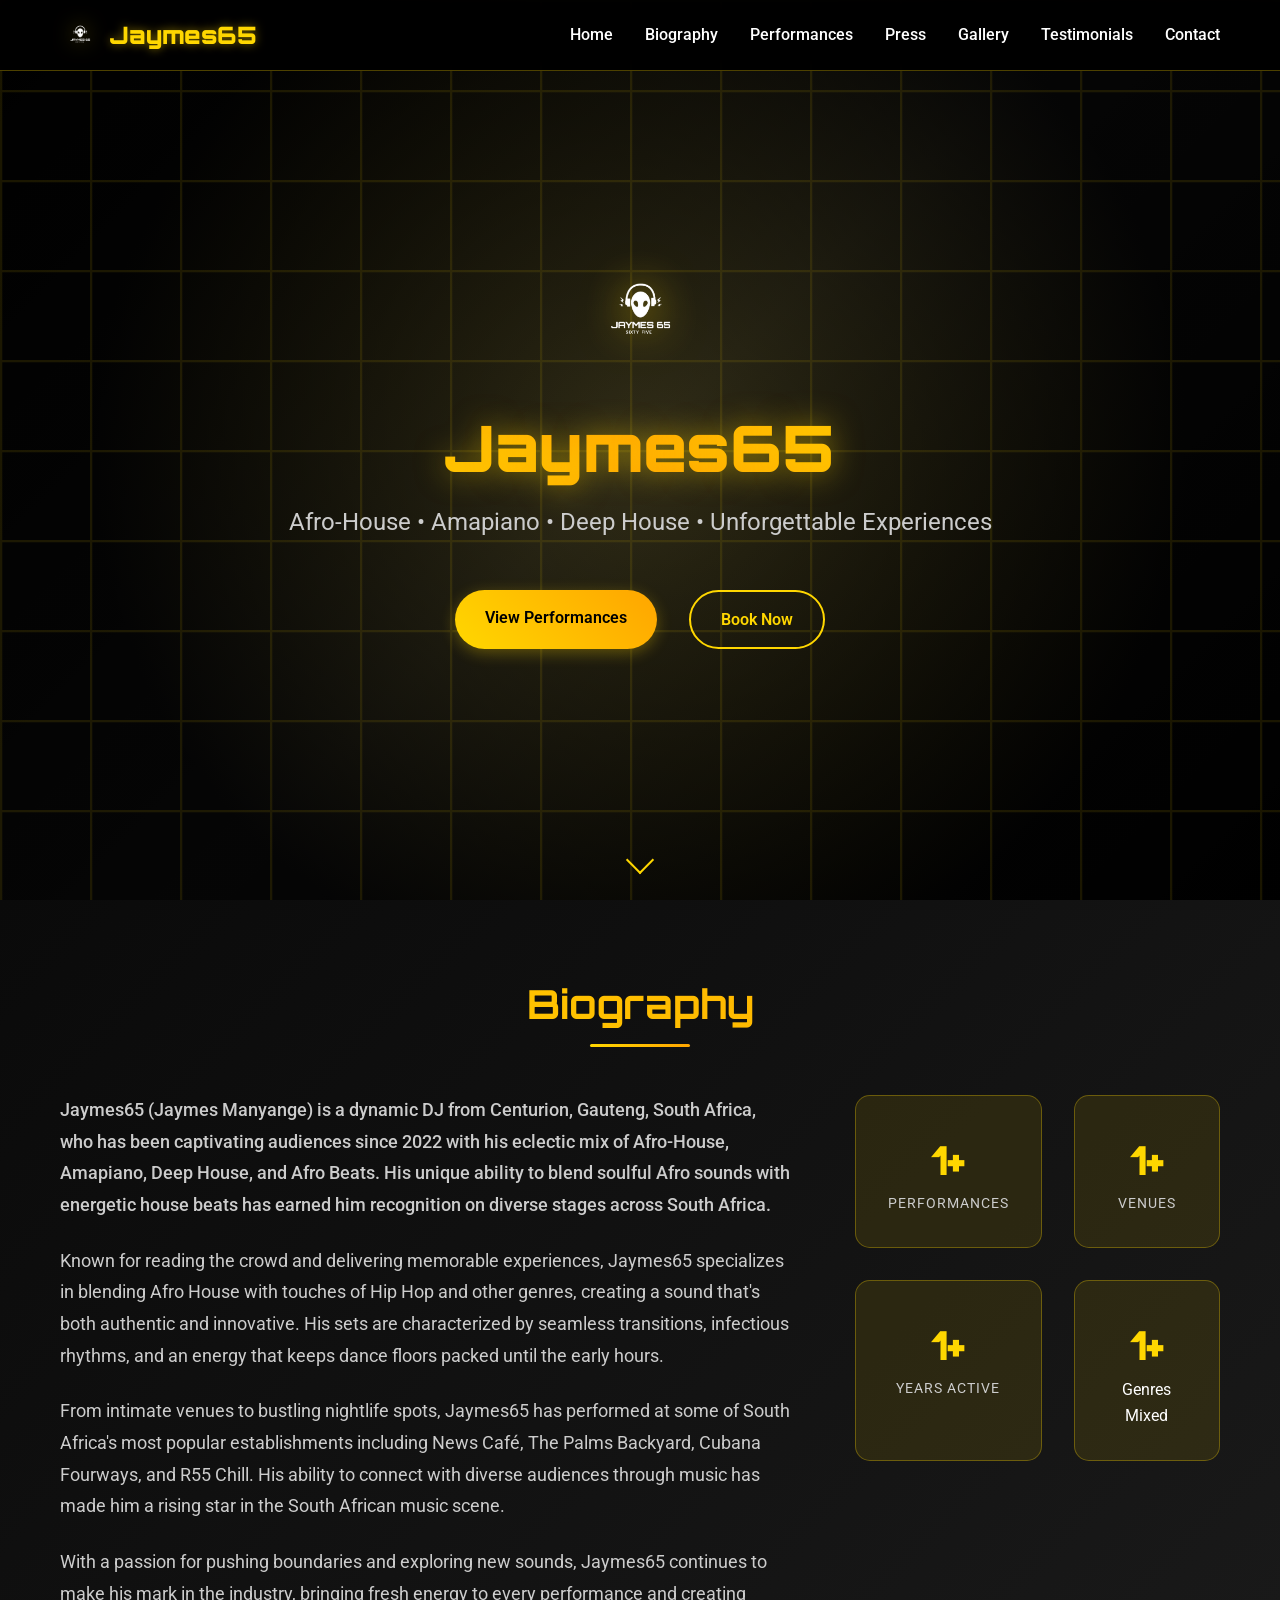
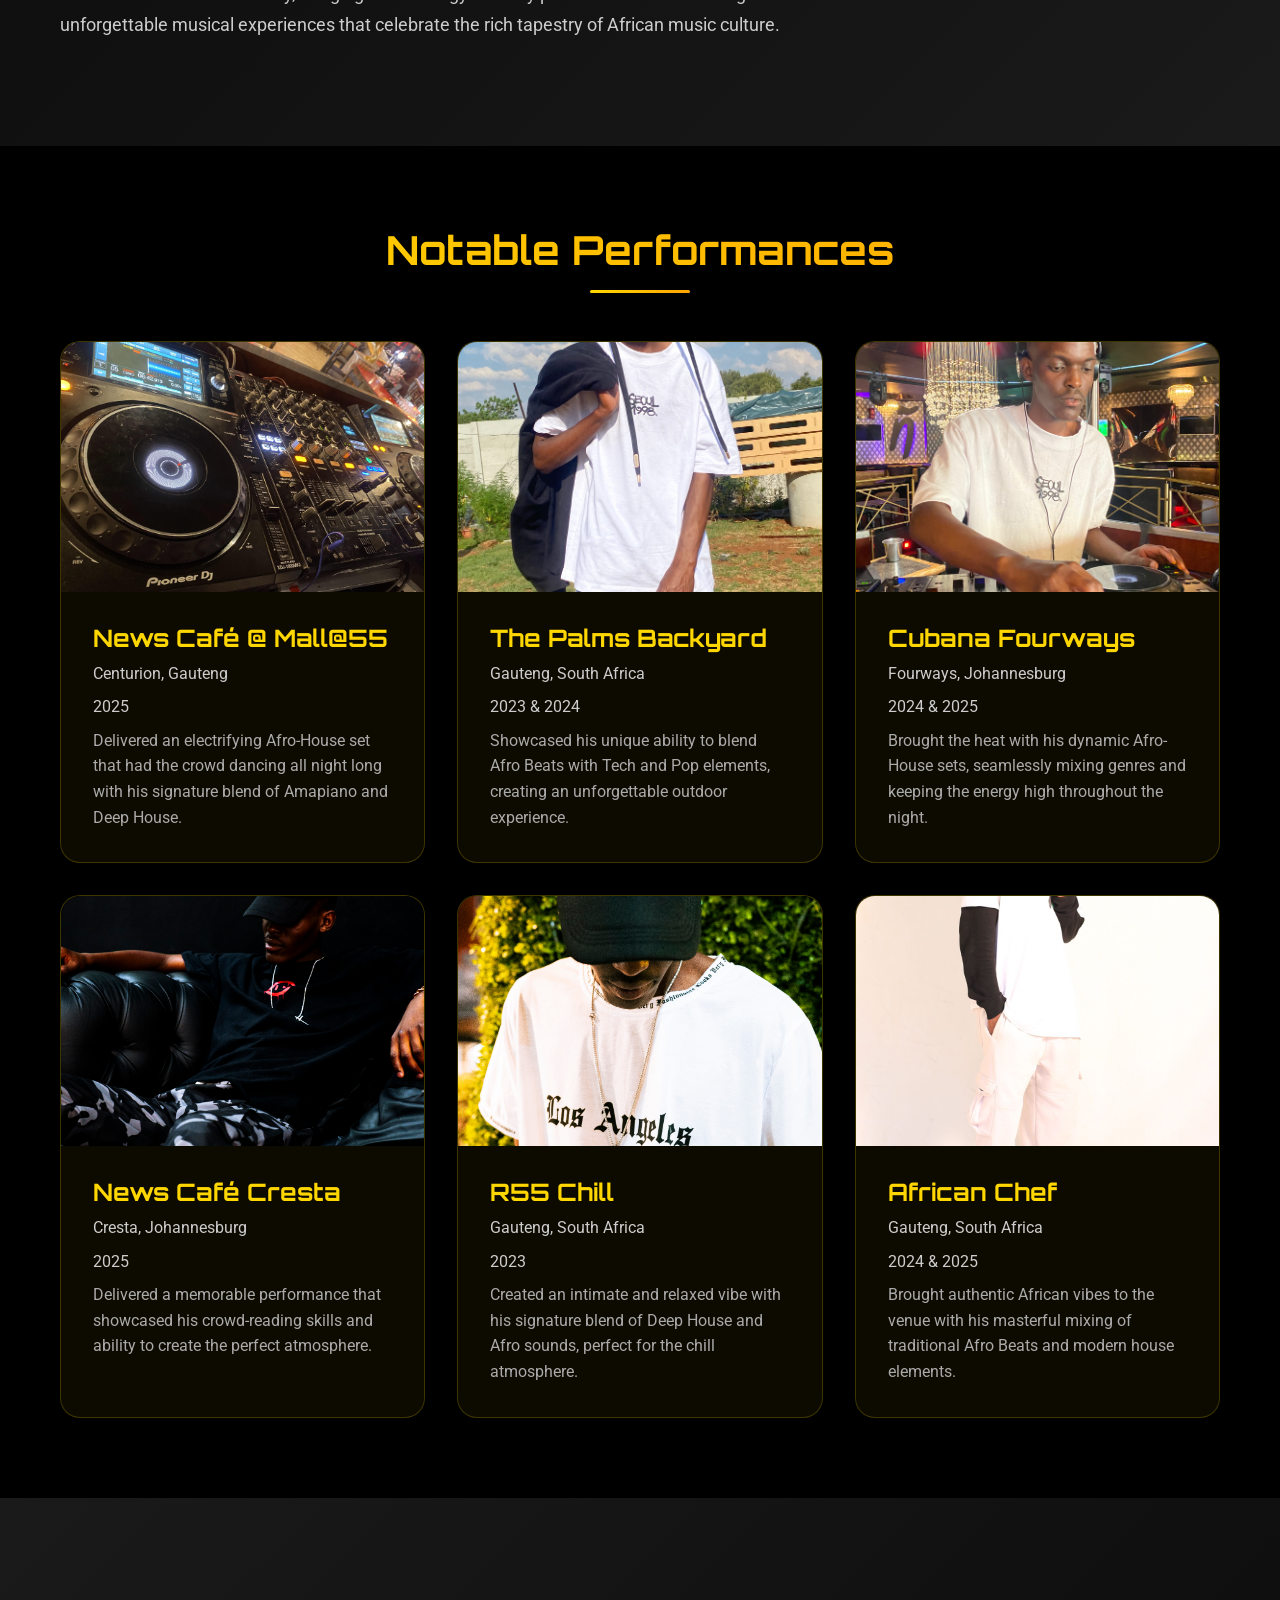
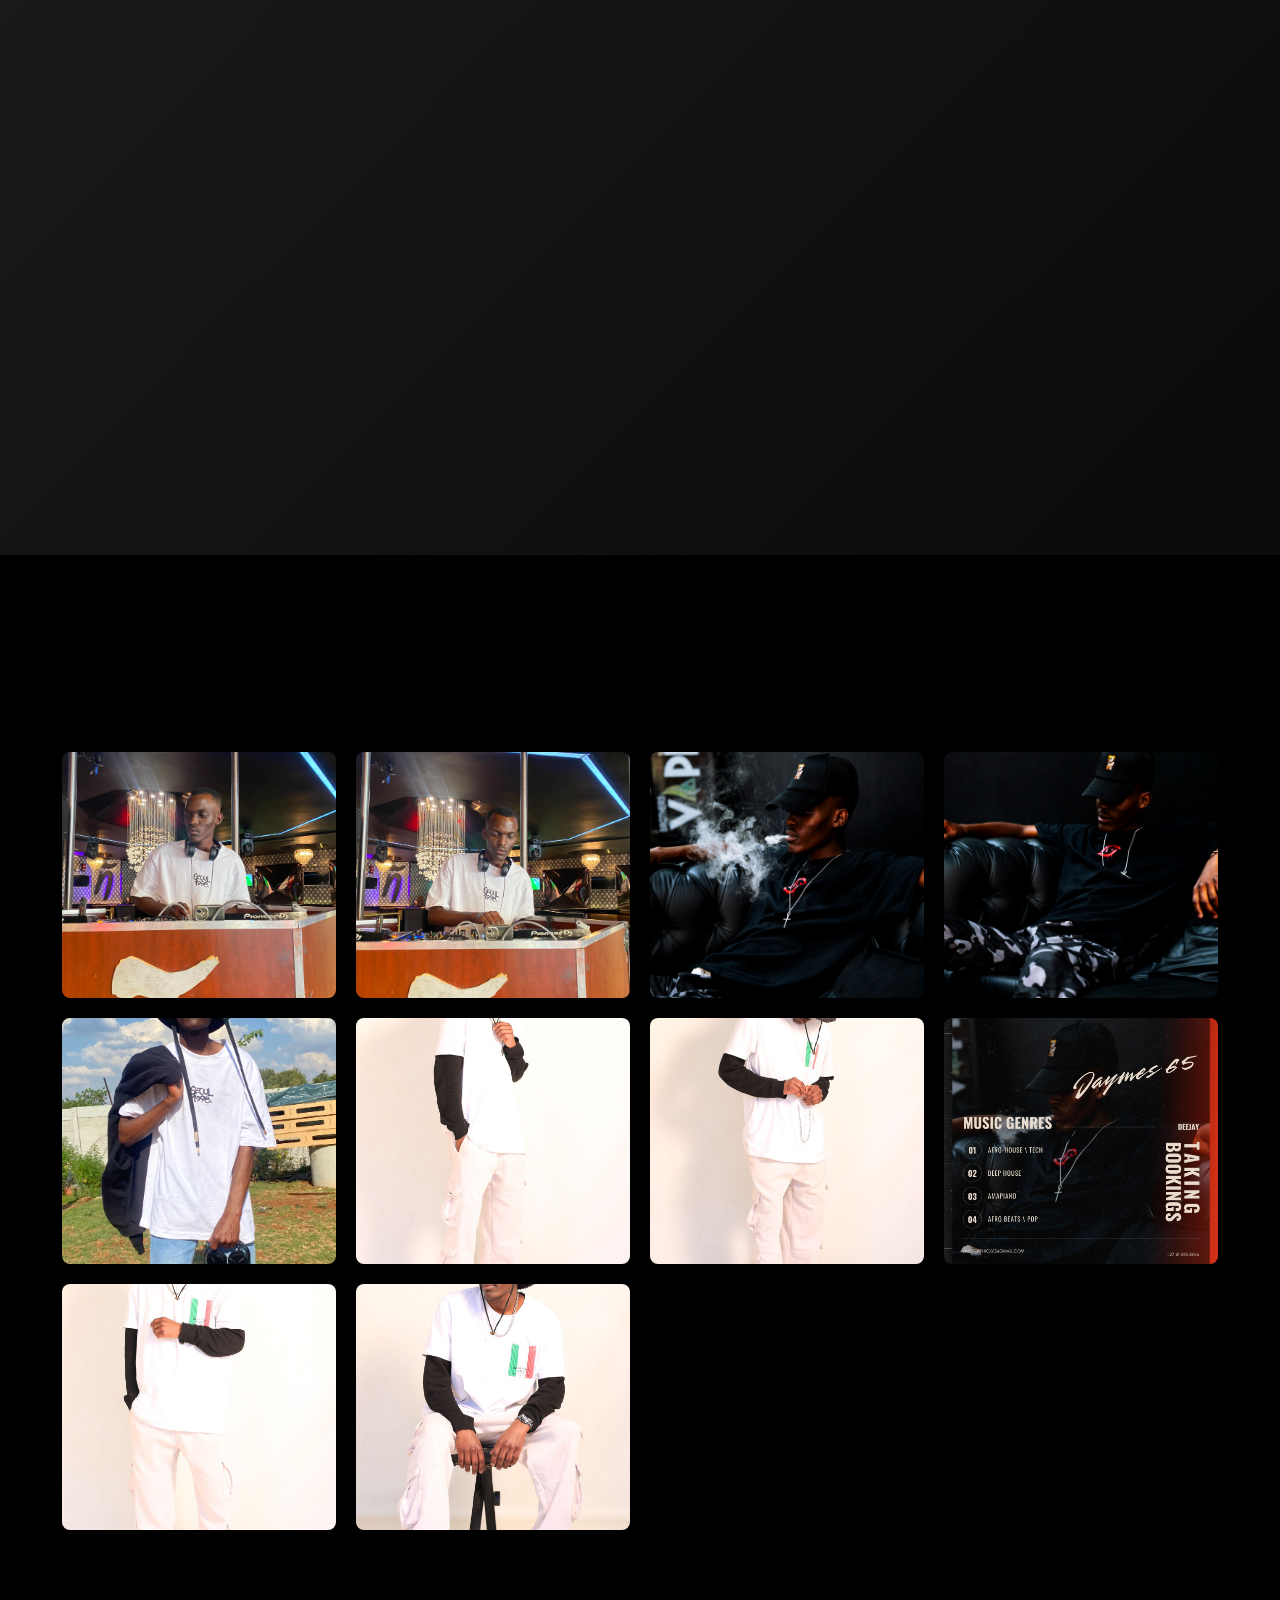
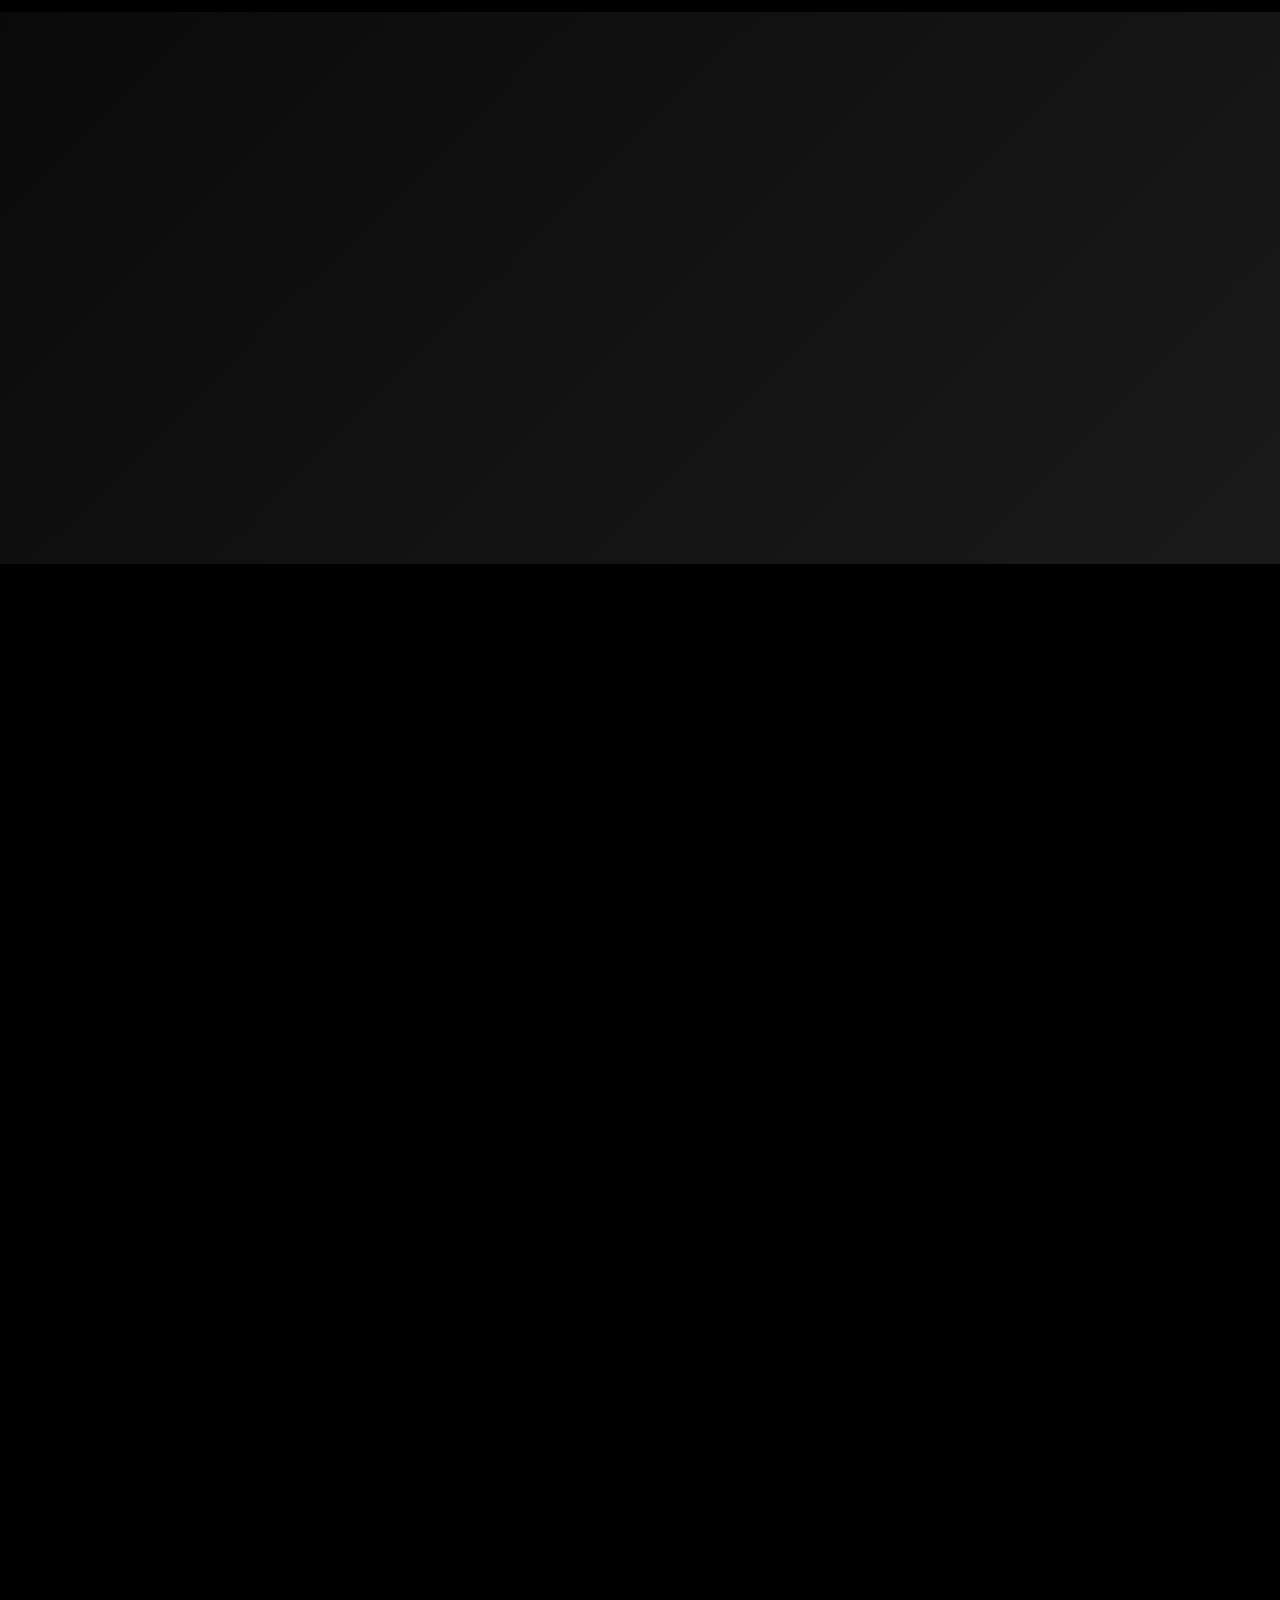
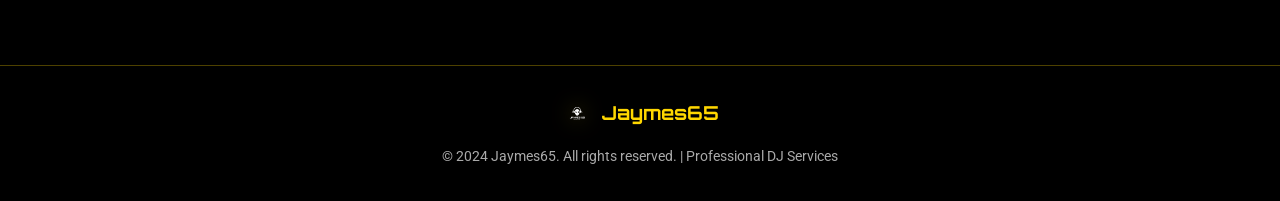
==== commit a5e62bfc: "Add files via upload" ====
--- a/index.html
+++ b/index.html
@@ -122,7 +122,7 @@
             <div class="performances-grid">
                 <div class="performance-card">
                     <div class="performance-image">
-                        <img src="Images/IMG_1013.JPG" alt="News Café Performance">
+                        <img src="Images/news.JPG" alt="News Café Performance">
                         <div class="performance-overlay">
                             <i class="fas fa-play"></i>
                         </div>
